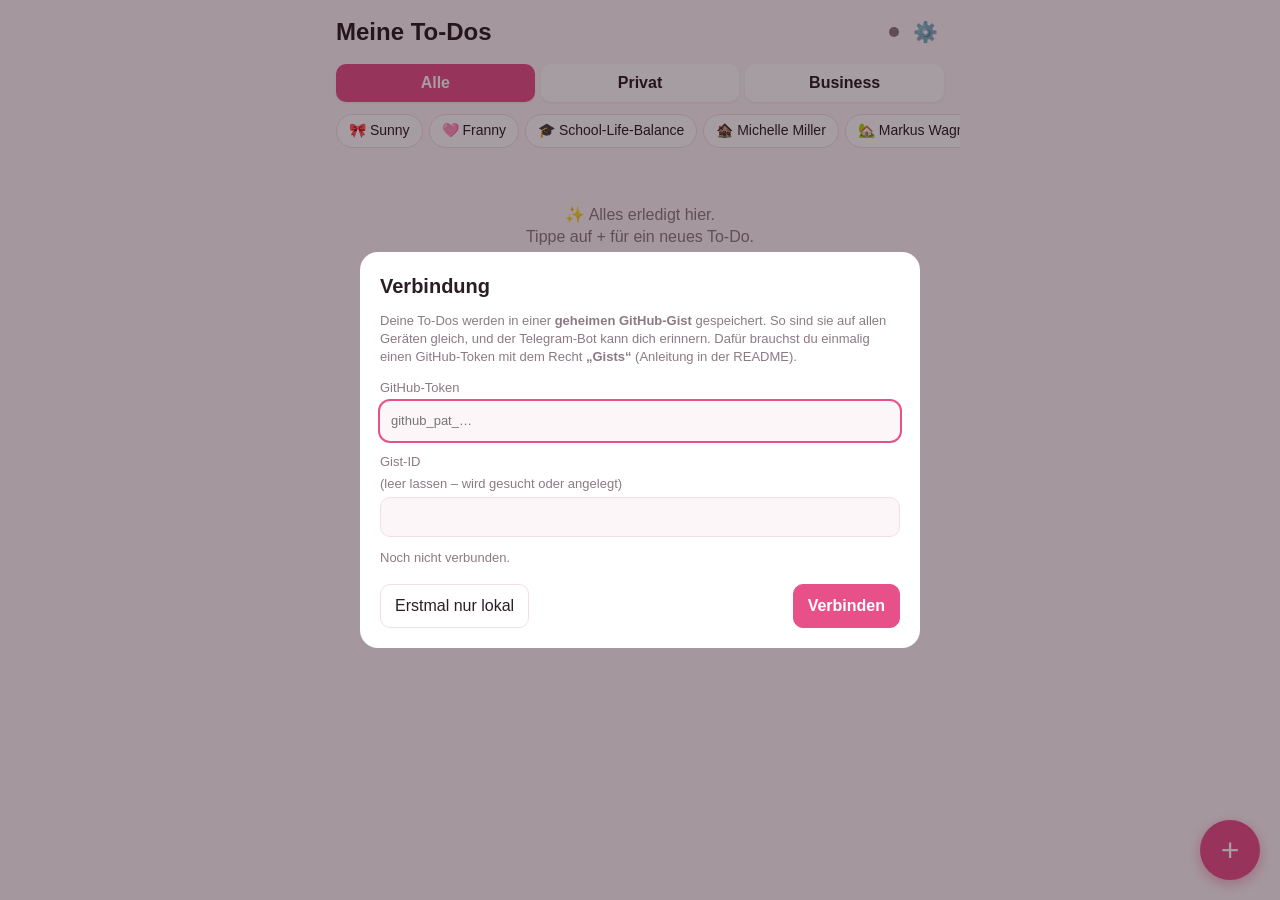
==== docs/index.html @ 44198d93 "Eigene To-Do-App mit Kategorien und Telegram-Erinnerungen statt Trello - docs/: Web-App (installierb" ====
<!doctype html>
<html lang="de">
<head>
<meta charset="utf-8">
<meta name="viewport" content="width=device-width, initial-scale=1, viewport-fit=cover">
<title>Meine To-Dos</title>
<meta name="theme-color" content="#e8508a">
<meta name="apple-mobile-web-app-capable" content="yes">
<meta name="apple-mobile-web-app-title" content="To-Dos">
<meta name="apple-mobile-web-app-status-bar-style" content="default">
<link rel="manifest" href="manifest.webmanifest">
<link rel="icon" href="icons/icon-192.png">
<link rel="apple-touch-icon" href="icons/icon-180.png">
<link rel="stylesheet" href="style.css">
</head>
<body>
<header class="top">
  <h1>Meine To-Dos</h1>
  <span id="sync" class="sync" title="Synchronisierung"></span>
  <button id="btnSettings" class="icon-btn" aria-label="Einstellungen">⚙️</button>
</header>

<nav class="areas" id="areas"></nav>
<nav class="cats" id="cats"></nav>

<main id="list"></main>

<button id="btnAdd" class="fab" aria-label="Neues To-Do">+</button>

<!-- To-Do bearbeiten -->
<dialog id="dlgTodo" class="sheet">
  <form method="dialog" id="todoForm">
    <h2 id="todoHeading">Neues To-Do</h2>
    <input id="fTitle" class="title-input" placeholder="Was ist zu tun?" autocomplete="off" required>
    <div class="field-label">Kategorie</div>
    <div id="fCats" class="cat-pick"></div>
    <div class="row">
      <label>Datum<input type="date" id="fDate"></label>
      <label>Uhrzeit<input type="time" id="fTime"></label>
    </div>
    <label>Erinnerung
      <select id="fRemind">
        <option value="">Keine</option>
        <option value="0">Zum Termin</option>
        <option value="15">15 Min. vorher</option>
        <option value="60">1 Std. vorher</option>
        <option value="180">3 Std. vorher</option>
        <option value="1440">1 Tag vorher</option>
      </select>
    </label>
    <p class="hint" id="remindHint"></p>
    <label>Notizen<textarea id="fNotes" rows="3"></textarea></label>
    <div class="actions">
      <button type="button" id="btnDelete" class="btn danger">Löschen</button>
      <span class="spacer"></span>
      <button type="button" id="btnCancel" class="btn">Abbrechen</button>
      <button type="submit" class="btn primary">Speichern</button>
    </div>
  </form>
</dialog>

<!-- Einrichtung / Einstellungen -->
<dialog id="dlgSettings" class="sheet">
  <form method="dialog" id="settingsForm">
    <h2>Verbindung</h2>
    <p class="hint">Deine To-Dos werden in einer <b>geheimen GitHub-Gist</b> gespeichert. So sind sie auf allen Geräten gleich,
      und der Telegram-Bot kann dich erinnern. Dafür brauchst du einmalig einen GitHub-Token mit dem Recht <b>„Gists“</b>
      (Anleitung in der README).</p>
    <label>GitHub-Token<input id="sToken" type="password" autocomplete="off" placeholder="github_pat_…"></label>
    <label>Gist-ID <span class="muted">(leer lassen – wird gesucht oder angelegt)</span><input id="sGist" autocomplete="off"></label>
    <p id="sStatus" class="hint"></p>
    <div class="actions">
      <button type="button" id="btnLocal" class="btn">Erstmal nur lokal</button>
      <span class="spacer"></span>
      <button type="submit" class="btn primary">Verbinden</button>
    </div>
  </form>
</dialog>

<script src="app.js"></script>
</body>
</html>
---- docs/style.css ----
:root {
  --bg: #fdf6f9;
  --card: #ffffff;
  --text: #2b1d24;
  --muted: #8c7a83;
  --line: #f0dfe7;
  --accent: #e8508a;
  --accent-soft: #fde3ee;
  --danger: #c93a3a;
  --late: #c93a3a;
  --shadow: 0 1px 3px rgba(120, 40, 80, .08);
  color-scheme: light;
}
@media (prefers-color-scheme: dark) {
  :root {
    --bg: #1a1418;
    --card: #251c22;
    --text: #f5e9ef;
    --muted: #a8949e;
    --line: #3a2c34;
    --accent: #f06a9e;
    --accent-soft: #4a2235;
    --danger: #ff6b6b;
    --late: #ff7b7b;
    --shadow: none;
    color-scheme: dark;
  }
}
* { box-sizing: border-box; }
html, body { margin: 0; }
body {
  background: var(--bg);
  color: var(--text);
  font: 16px/1.4 -apple-system, BlinkMacSystemFont, "Segoe UI", Roboto, sans-serif;
  padding-bottom: calc(96px + env(safe-area-inset-bottom));
  max-width: 640px;
  margin: 0 auto;
}
button { font: inherit; color: inherit; cursor: pointer; }

.top {
  display: flex; align-items: center; gap: 8px;
  padding: calc(12px + env(safe-area-inset-top)) 16px 8px;
}
.top h1 { font-size: 24px; margin: 0; flex: 1; }
.icon-btn { background: none; border: 0; font-size: 20px; padding: 6px; }
.sync { width: 10px; height: 10px; border-radius: 50%; background: var(--muted); }
.sync.ok { background: #3bb273; }
.sync.busy { background: #e5a83a; }
.sync.err { background: var(--danger); }
.sync.local { background: var(--muted); }

.areas { display: flex; gap: 6px; padding: 4px 16px; }
.areas button {
  flex: 1; border: 0; border-radius: 10px; padding: 8px 0;
  background: var(--card); box-shadow: var(--shadow); font-weight: 600;
}
.areas button.on { background: var(--accent); color: #fff; }

.cats { display: flex; gap: 6px; overflow-x: auto; padding: 8px 16px; scrollbar-width: none; }
.cats::-webkit-scrollbar { display: none; }
.chip {
  white-space: nowrap; border: 1px solid var(--line); background: var(--card);
  border-radius: 999px; padding: 6px 12px; font-size: 14px;
}
.chip.on { border-color: var(--accent); background: var(--accent-soft); font-weight: 600; }
.chip .n { color: var(--muted); font-size: 12px; margin-left: 4px; }

main { padding: 0 16px; }
.group h3 {
  font-size: 13px; text-transform: uppercase; letter-spacing: .04em;
  color: var(--muted); margin: 18px 4px 6px;
}
.group.late h3 { color: var(--late); }
.item {
  display: flex; align-items: flex-start; gap: 12px;
  background: var(--card); border-radius: 12px; box-shadow: var(--shadow);
  padding: 12px; margin-bottom: 6px;
}
.check {
  flex: none; width: 24px; height: 24px; border-radius: 50%;
  border: 2px solid var(--accent); background: none; padding: 0; margin-top: 1px;
  display: grid; place-items: center; color: #fff; font-size: 14px;
}
.item.done .check { background: var(--accent); }
.item.done .t { text-decoration: line-through; color: var(--muted); }
.item .body { flex: 1; min-width: 0; cursor: pointer; }
.item .t { overflow-wrap: anywhere; }
.item .meta { font-size: 13px; color: var(--muted); margin-top: 2px; display: flex; gap: 10px; flex-wrap: wrap; }
.item .meta .late { color: var(--late); font-weight: 600; }
.empty { text-align: center; color: var(--muted); padding: 48px 16px; }
.more { display: block; margin: 8px auto; background: none; border: 0; color: var(--accent); font-weight: 600; }

.fab {
  position: fixed; right: 20px; bottom: calc(20px + env(safe-area-inset-bottom));
  width: 60px; height: 60px; border-radius: 50%; border: 0;
  background: var(--accent); color: #fff; font-size: 32px; line-height: 1;
  box-shadow: 0 4px 14px rgba(232, 80, 138, .45);
}

.sheet {
  border: 0; padding: 0; width: 100%; max-width: 560px;
  border-radius: 18px; background: var(--card); color: var(--text);
}
.sheet::backdrop { background: rgba(30, 10, 20, .4); }
.sheet form { padding: 20px; display: flex; flex-direction: column; gap: 12px; }
.sheet h2 { margin: 0; font-size: 20px; }
label { display: flex; flex-direction: column; gap: 4px; font-size: 13px; color: var(--muted); flex: 1; }
.field-label { font-size: 13px; color: var(--muted); }
input, select, textarea {
  font: inherit; color: var(--text); background: var(--bg);
  border: 1px solid var(--line); border-radius: 10px; padding: 10px; width: 100%;
}
input:focus, select:focus, textarea:focus { outline: 2px solid var(--accent); border-color: transparent; }
.title-input { font-size: 18px; }
.row { display: flex; gap: 10px; }
.cat-pick { display: flex; flex-wrap: wrap; gap: 6px; }
.cat-pick .area { width: 100%; font-size: 12px; color: var(--muted); margin-top: 2px; }
.hint { font-size: 13px; color: var(--muted); margin: 0; }
.muted { color: var(--muted); font-weight: normal; }
.actions { display: flex; gap: 8px; align-items: center; margin-top: 4px; }
.spacer { flex: 1; }
.btn { border: 1px solid var(--line); background: var(--card); border-radius: 10px; padding: 10px 14px; }
.btn.primary { background: var(--accent); border-color: var(--accent); color: #fff; font-weight: 600; }
.btn.danger { color: var(--danger); border-color: transparent; background: none; padding-left: 0; }

@media (max-width: 380px) {
  .row { flex-direction: column; }
}
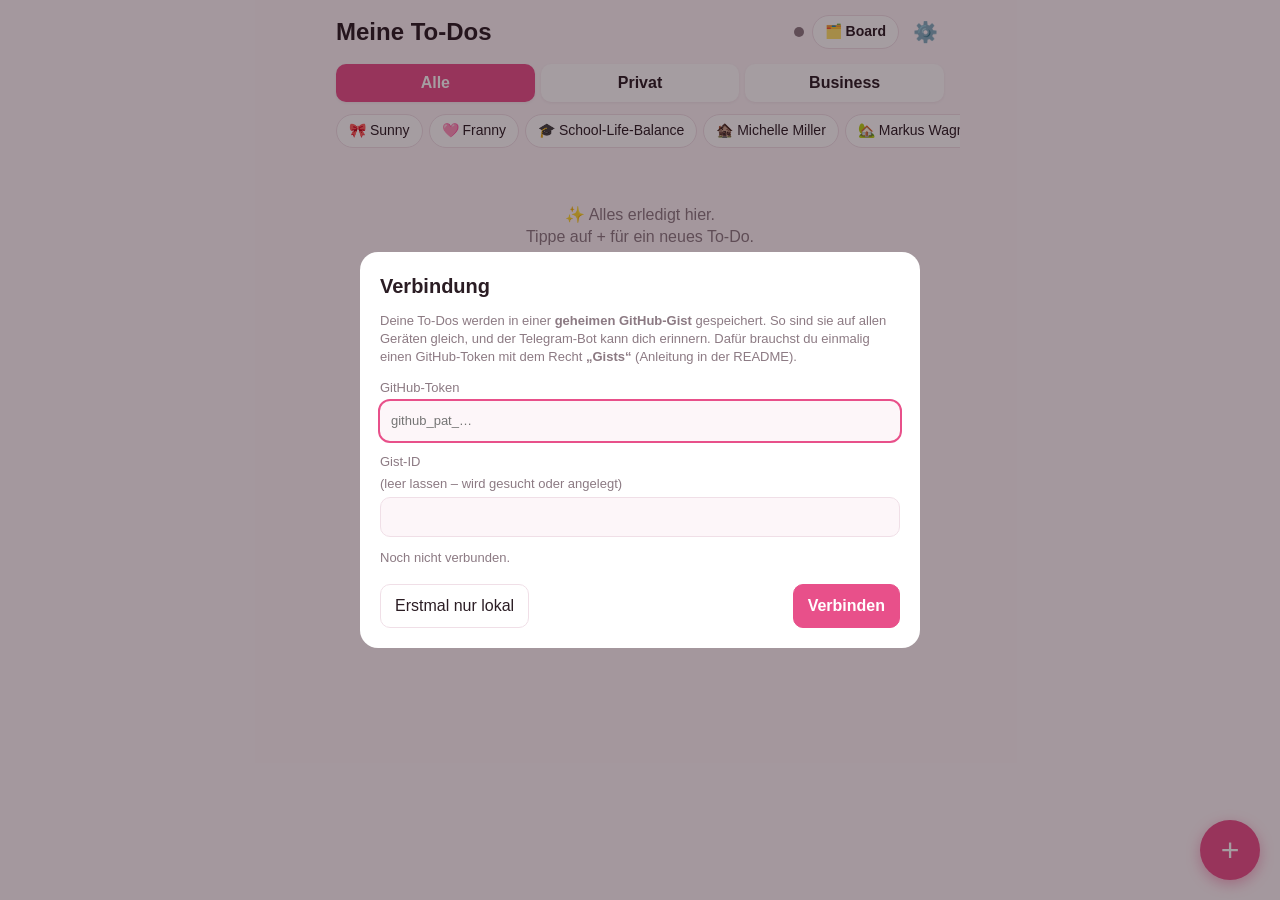
==== commit ed4513fe: "Kanban-Board pro Kunde und als Gesamtuebersicht - Umschalter Liste/Board; Spalten New, To-Do, In Bea" ====
--- a/docs/index.html
+++ b/docs/index.html
@@ -17,6 +17,7 @@
 <header class="top">
   <h1>Meine To-Dos</h1>
   <span id="sync" class="sync" title="Synchronisierung"></span>
+  <button id="btnMode" class="mode-btn">🗂️ Board</button>
   <button id="btnSettings" class="icon-btn" aria-label="Einstellungen">⚙️</button>
 </header>
 
@@ -34,6 +35,8 @@
     <input id="fTitle" class="title-input" placeholder="Was ist zu tun?" autocomplete="off" required>
     <div class="field-label">Kategorie</div>
     <div id="fCats" class="cat-pick"></div>
+    <div class="field-label">Status</div>
+    <div id="fStatus" class="cat-pick"></div>
     <div class="row">
       <label>Datum<input type="date" id="fDate"></label>
       <label>Uhrzeit<input type="time" id="fTime"></label>
@@ -46,6 +49,7 @@
         <option value="60">1 Std. vorher</option>
         <option value="180">3 Std. vorher</option>
         <option value="1440">1 Tag vorher</option>
+        <option value="abend">Am Vorabend, 19 Uhr</option>
       </select>
     </label>
     <p class="hint" id="remindHint"></p>
--- a/docs/style.css
+++ b/docs/style.css
@@ -44,6 +44,10 @@
 }
 .top h1 { font-size: 24px; margin: 0; flex: 1; }
 .icon-btn { background: none; border: 0; font-size: 20px; padding: 6px; }
+.mode-btn {
+  border: 1px solid var(--line); background: var(--card); border-radius: 999px;
+  padding: 6px 12px; font-size: 14px; font-weight: 600;
+}
 .sync { width: 10px; height: 10px; border-radius: 50%; background: var(--muted); }
 .sync.ok { background: #3bb273; }
 .sync.busy { background: #e5a83a; }
@@ -91,6 +95,37 @@
 .empty { text-align: center; color: var(--muted); padding: 48px 16px; }
 .more { display: block; margin: 8px auto; background: none; border: 0; color: var(--accent); font-weight: 600; }
 
+/* Kanban-Board */
+body.board-mode { max-width: none; }
+body.board-mode .top, body.board-mode .areas, body.board-mode .cats { max-width: 1400px; margin-left: auto; margin-right: auto; }
+.board {
+  display: flex; gap: 12px; overflow-x: auto; padding: 8px 0 16px;
+  scroll-snap-type: x mandatory; max-width: 1400px; margin: 0 auto;
+}
+.col {
+  flex: 1 0 240px; min-width: 240px; background: var(--accent-soft); border-radius: 14px;
+  padding: 10px; display: flex; flex-direction: column; gap: 6px; scroll-snap-align: start;
+  border: 2px solid transparent;
+}
+.col.over { border-color: var(--accent); }
+.col h3 { margin: 2px 4px 4px; font-size: 15px; display: flex; gap: 6px; align-items: center; }
+.col h3 .n { margin-left: auto; color: var(--muted); font-size: 13px; font-weight: 600; }
+.cards { display: flex; flex-direction: column; gap: 6px; min-height: 40px; }
+.card {
+  background: var(--card); border-radius: 10px; box-shadow: var(--shadow);
+  padding: 10px; cursor: grab; user-select: none;
+}
+.card.dragging { opacity: .4; }
+.card .t { overflow-wrap: anywhere; }
+.card.done .t { text-decoration: line-through; color: var(--muted); }
+.card .meta { font-size: 12px; color: var(--muted); margin-top: 4px; display: flex; gap: 8px; flex-wrap: wrap; }
+.card .meta .late { color: var(--late); font-weight: 600; }
+.add-in { background: none; border: 0; color: var(--muted); text-align: left; padding: 6px 4px; font-size: 14px; }
+.add-in:hover { color: var(--accent); }
+@media (max-width: 640px) {
+  .col { flex-basis: 80vw; min-width: 80vw; }
+}
+
 .fab {
   position: fixed; right: 20px; bottom: calc(20px + env(safe-area-inset-bottom));
   width: 60px; height: 60px; border-radius: 50%; border: 0;
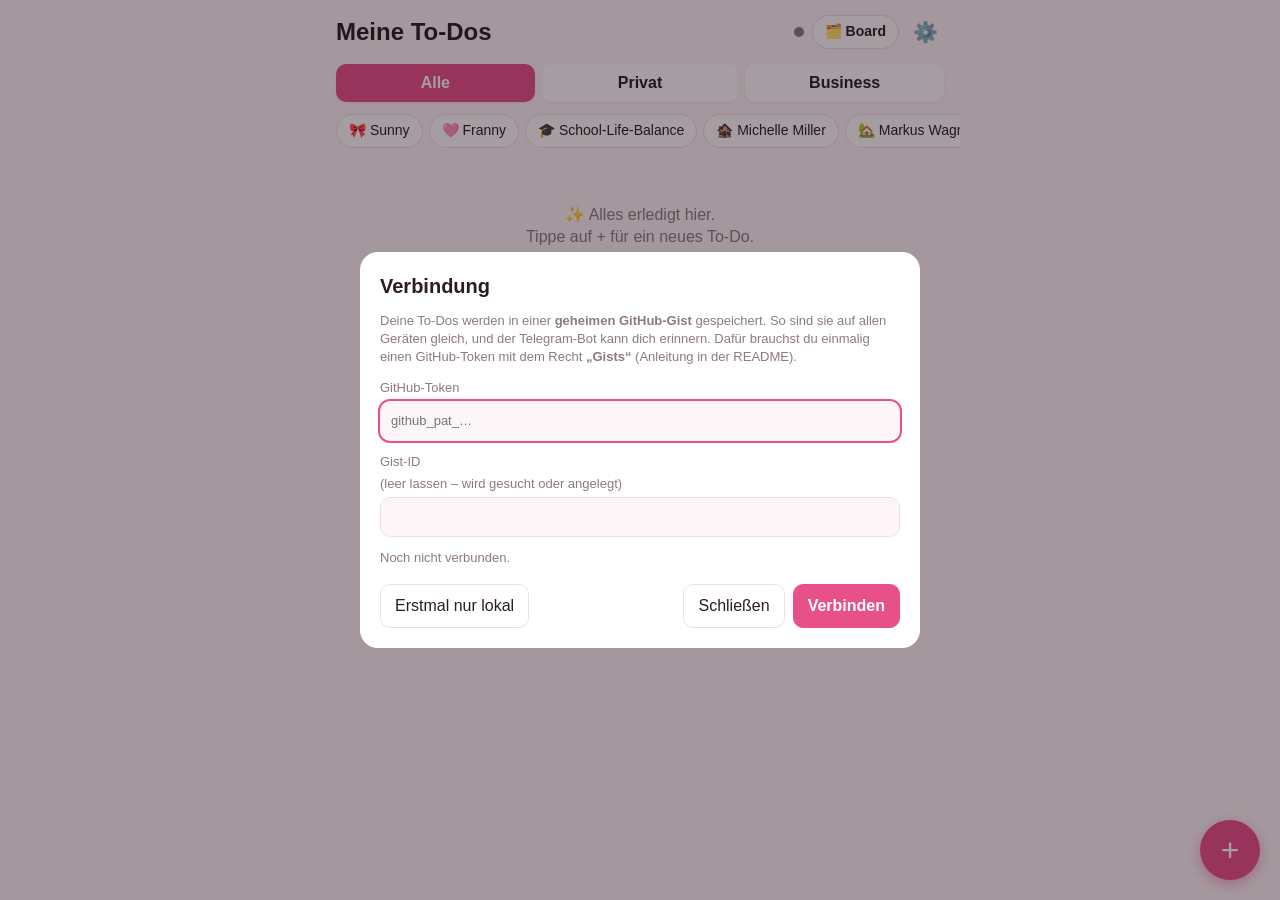
==== commit 1ebbdefd: "Einstellungsfenster laesst sich schliessen - Knopf "Schliessen" und Klick neben das Fenster schliess" ====
--- a/docs/index.html
+++ b/docs/index.html
@@ -76,7 +76,8 @@
     <div class="actions">
       <button type="button" id="btnLocal" class="btn">Erstmal nur lokal</button>
       <span class="spacer"></span>
-      <button type="submit" class="btn primary">Verbinden</button>
+      <button type="button" id="btnCloseSettings" class="btn">Schließen</button>
+      <button type="submit" id="btnConnect" class="btn primary">Verbinden</button>
     </div>
   </form>
 </dialog>
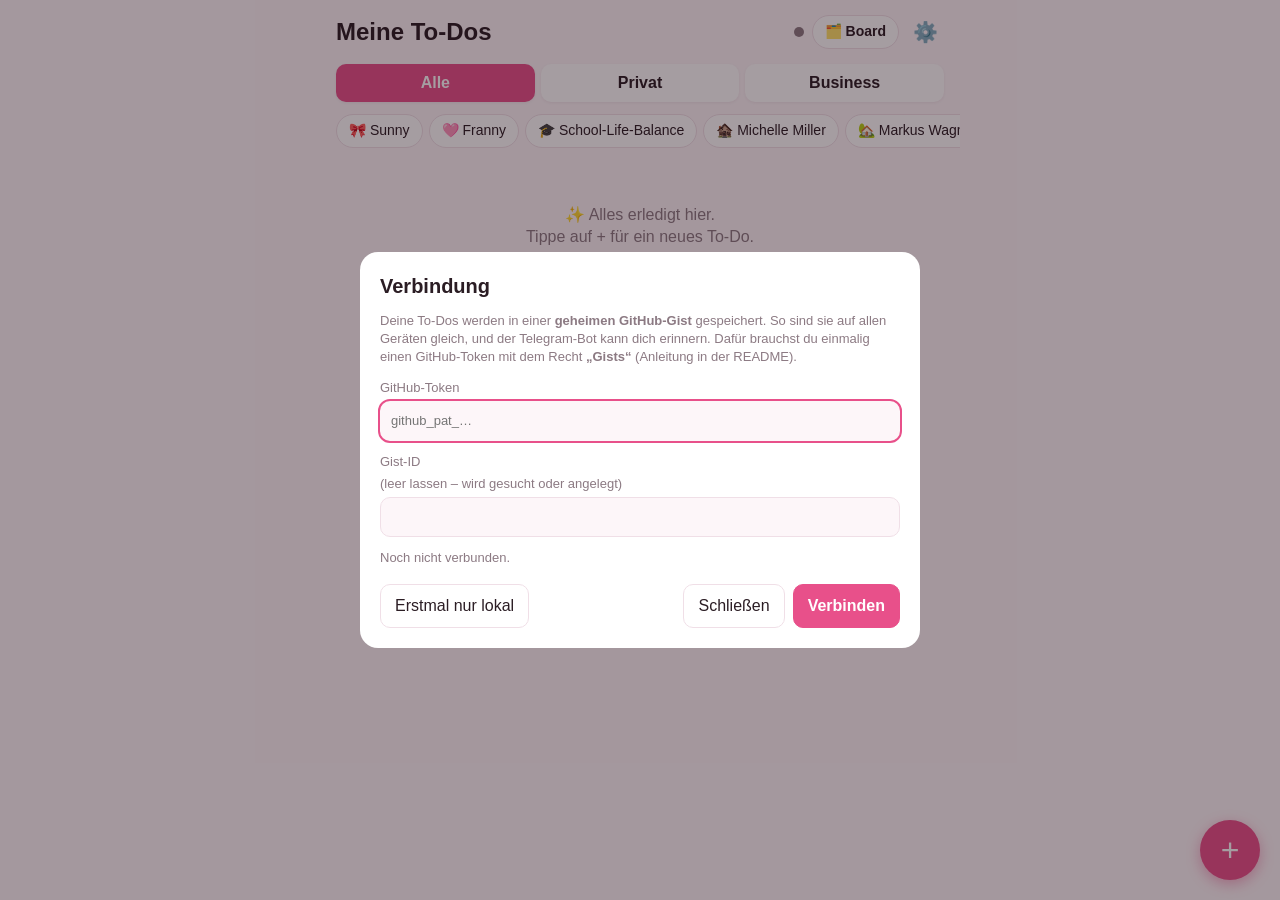
==== commit 65d6f5e0: "iPhone: Home-Bildschirm-App bringt die Verbindung selbst mit Auf dem iPhone hat die Home-Bildschirm-" ====
--- a/docs/index.html
+++ b/docs/index.html
@@ -73,6 +73,12 @@
     <label>GitHub-Token<input id="sToken" type="password" autocomplete="off" placeholder="github_pat_…"></label>
     <label>Gist-ID <span class="muted">(leer lassen – wird gesucht oder angelegt)</span><input id="sGist" autocomplete="off"></label>
     <p id="sStatus" class="hint"></p>
+    <div id="homeSetup" class="home-setup" hidden>
+      <button type="button" id="btnHomeSetup" class="btn">📱 Für den Home-Bildschirm vorbereiten</button>
+      <p id="homeHint" class="hint" hidden>Fertig ✅ Jetzt in Safari unten auf <b>Teilen</b> (□↑) tippen → <b>Zum Home-Bildschirm</b>.
+        Das Symbol merkt sich die Verbindung, du musst den Token dort nicht mehr eingeben.
+        Die Adresse enthält jetzt deinen Token – bitte nicht weitergeben.</p>
+    </div>
     <div class="actions">
       <button type="button" id="btnLocal" class="btn">Erstmal nur lokal</button>
       <span class="spacer"></span>
--- a/docs/style.css
+++ b/docs/style.css
@@ -151,6 +151,8 @@
 .row { display: flex; gap: 10px; }
 .cat-pick { display: flex; flex-wrap: wrap; gap: 6px; }
 .cat-pick .area { width: 100%; font-size: 12px; color: var(--muted); margin-top: 2px; }
+.home-setup { display: flex; flex-direction: column; gap: 8px; }
+.home-setup[hidden], .hint[hidden] { display: none; }
 .hint { font-size: 13px; color: var(--muted); margin: 0; }
 .muted { color: var(--muted); font-weight: normal; }
 .actions { display: flex; gap: 8px; align-items: center; margin-top: 4px; }
